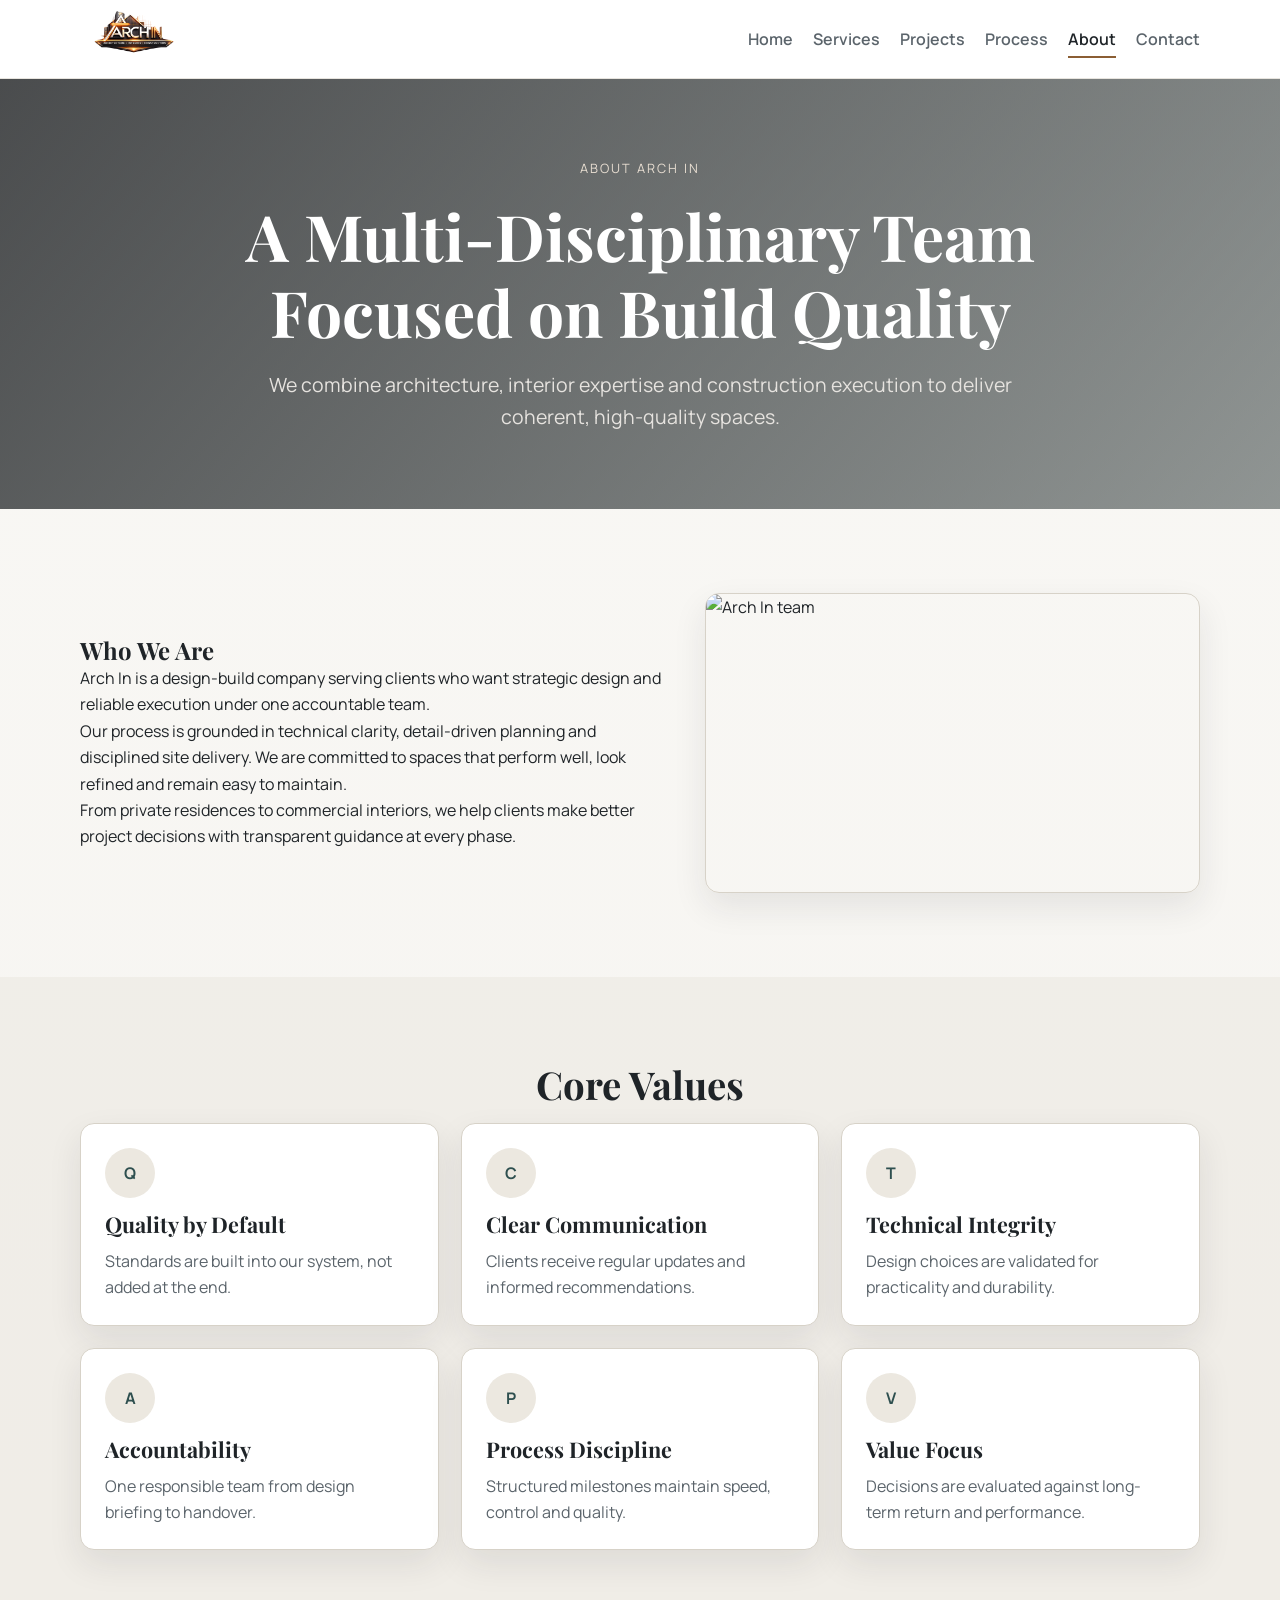
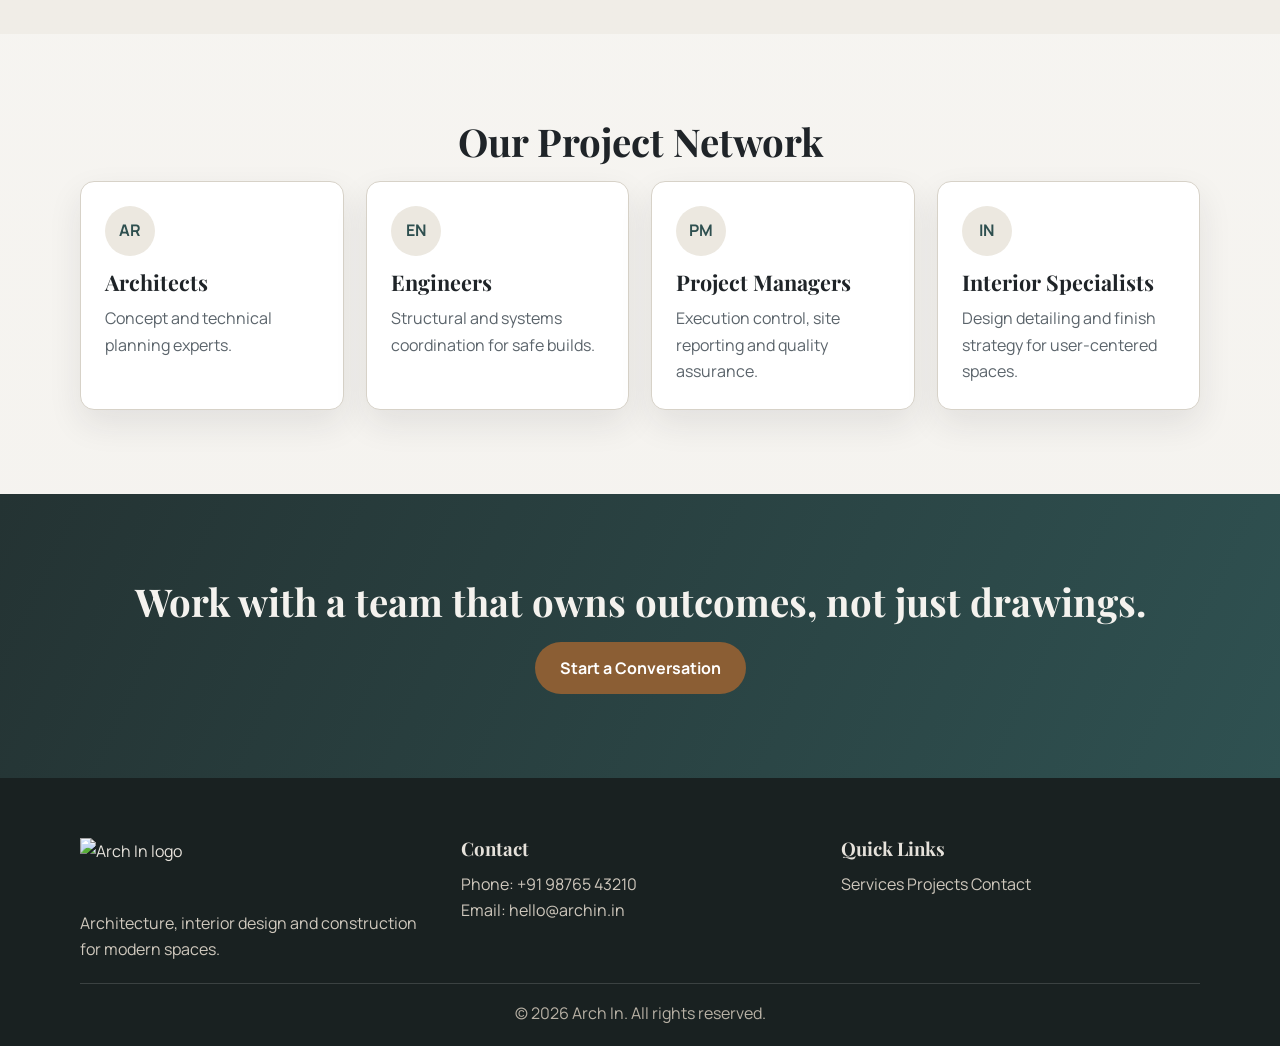
==== about.html @ e8196bdd "first commit" ====
<!DOCTYPE html>
<html lang="en">
<head>
  <meta charset="UTF-8">
  <meta name="viewport" content="width=device-width, initial-scale=1.0">
  <title>About | Arch In</title>
  <meta name="description" content="Learn about Arch In and our approach to architecture, interior and construction delivery.">
  <link rel="preconnect" href="https://fonts.googleapis.com">
  <link rel="preconnect" href="https://fonts.gstatic.com" crossorigin>
  <link href="https://fonts.googleapis.com/css2?family=Manrope:wght@400;500;600;700;800&family=Playfair+Display:wght@500;600;700&display=swap" rel="stylesheet">
  <link rel="stylesheet" href="assets/css/style.css">
</head>
<body>
  <header class="header">
    <nav class="nav container">
      <a href="index.html" class="nav__logo"><img src="assets/img/arch_in.png" alt="Arch In logo" class="logo"></a>
      <ul class="nav__menu">
        <li><a href="index.html" class="nav__link">Home</a></li>
        <li><a href="services.html" class="nav__link">Services</a></li>
        <li><a href="projects.html" class="nav__link">Projects</a></li>
        <li><a href="process.html" class="nav__link">Process</a></li>
        <li><a href="about.html" class="nav__link active">About</a></li>
        <li><a href="contact.html" class="nav__link">Contact</a></li>
      </ul>
    </nav>
  </header>

  <section class="hero hero--about hero--sub">
    <div class="container hero__content">
      <span class="hero__eyebrow">About Arch In</span>
      <h1 class="hero__title">A Multi-Disciplinary Team Focused on Build Quality</h1>
      <p class="hero__text">We combine architecture, interior expertise and construction execution to deliver coherent, high-quality spaces.</p>
    </div>
  </section>

  <section class="story section">
    <div class="container story__content">
      <div class="story__text">
        <h2>Who We Are</h2>
        <p>Arch In is a design-build company serving clients who want strategic design and reliable execution under one accountable team.</p>
        <p>Our process is grounded in technical clarity, detail-driven planning and disciplined site delivery. We are committed to spaces that perform well, look refined and remain easy to maintain.</p>
        <p>From private residences to commercial interiors, we help clients make better project decisions with transparent guidance at every phase.</p>
      </div>
      <div class="story__image"><img src="assets/img/team-collaboration.jpg" alt="Arch In team"></div>
    </div>
  </section>

  <section class="values section alternate-bg">
    <div class="container">
      <h2 class="section__title">Core Values</h2>
      <div class="values__grid">
        <article class="value__card"><div class="value__icon">Q</div><h3>Quality by Default</h3><p>Standards are built into our system, not added at the end.</p></article>
        <article class="value__card"><div class="value__icon">C</div><h3>Clear Communication</h3><p>Clients receive regular updates and informed recommendations.</p></article>
        <article class="value__card"><div class="value__icon">T</div><h3>Technical Integrity</h3><p>Design choices are validated for practicality and durability.</p></article>
        <article class="value__card"><div class="value__icon">A</div><h3>Accountability</h3><p>One responsible team from design briefing to handover.</p></article>
        <article class="value__card"><div class="value__icon">P</div><h3>Process Discipline</h3><p>Structured milestones maintain speed, control and quality.</p></article>
        <article class="value__card"><div class="value__icon">V</div><h3>Value Focus</h3><p>Decisions are evaluated against long-term return and performance.</p></article>
      </div>
    </div>
  </section>

  <section class="network section">
    <div class="container">
      <h2 class="section__title">Our Project Network</h2>
      <div class="network__grid">
        <article class="network__item"><div class="network__icon">AR</div><h3>Architects</h3><p>Concept and technical planning experts.</p></article>
        <article class="network__item"><div class="network__icon">EN</div><h3>Engineers</h3><p>Structural and systems coordination for safe builds.</p></article>
        <article class="network__item"><div class="network__icon">PM</div><h3>Project Managers</h3><p>Execution control, site reporting and quality assurance.</p></article>
        <article class="network__item"><div class="network__icon">IN</div><h3>Interior Specialists</h3><p>Design detailing and finish strategy for user-centered spaces.</p></article>
      </div>
    </div>
  </section>

  <section class="cta section">
    <div class="container">
      <h2>Work with a team that owns outcomes, not just drawings.</h2>
      <a href="contact.html" class="btn btn--primary">Start a Conversation</a>
    </div>
  </section>

  <footer class="footer">
    <div class="container">
      <div class="footer__content">
        <div class="footer__section">
          <img src="assets/img/arch_in.jpg" alt="Arch In logo" class="logo">
          <p>Architecture, interior design and construction for modern spaces.</p>
        </div>
        <div class="footer__section">
          <h3>Contact</h3>
          <p>Phone: +91 98765 43210</p>
          <p>Email: hello@archin.in</p>
        </div>
        <div class="footer__section">
          <h3>Quick Links</h3>
          <a href="services.html">Services</a>
          <a href="projects.html">Projects</a>
          <a href="contact.html">Contact</a>
        </div>
      </div>
      <div class="footer__bottom"><p>&copy; 2026 Arch In. All rights reserved.</p></div>
    </div>
  </footer>
</body>
</html>
---- assets/css/style.css ----
:root {
  --bg: #f4f2ee;
  --surface: #ffffff;
  --surface-alt: #ece8e0;
  --ink: #1f2428;
  --muted: #5b646b;
  --line: #d7d2c8;
  --brand: #8b5e34;
  --brand-dark: #6d4827;
  --accent: #2e4f4f;
  --radius: 14px;
  --shadow: 0 14px 34px rgba(31, 36, 40, 0.09);
}

* {
  margin: 0;
  padding: 0;
  box-sizing: border-box;
}

html {
  scroll-behavior: smooth;
}

body {
  font-family: "Manrope", "Segoe UI", Tahoma, sans-serif;
  line-height: 1.65;
  color: var(--ink);
  background: linear-gradient(180deg, #f9f8f5 0%, var(--bg) 100%);
}

h1,
h2,
h3,
h4 {
  font-family: "Playfair Display", Georgia, serif;
  line-height: 1.2;
}

img {
  display: block;
  max-width: 100%;
}

a {
  color: inherit;
}

.container {
  width: min(1120px, 92vw);
  margin: 0 auto;
}

.section {
  padding: 84px 0;
}

.section__title {
  text-align: center;
  font-size: clamp(1.8rem, 3vw, 2.7rem);
  margin-bottom: 16px;
}

.section__lead {
  max-width: 760px;
  margin: 0 auto 46px;
  text-align: center;
  color: var(--muted);
}

.header {
  position: sticky;
  top: 0;
  z-index: 999;
  background: rgba(255, 255, 255, 0.92);
  backdrop-filter: blur(9px);
  border-bottom: 1px solid rgba(215, 210, 200, 0.6);
}

.nav {
  min-height: 78px;
  display: flex;
  align-items: center;
  justify-content: space-between;
  gap: 24px;
}

.logo {
  height: 72px;
  width: auto;
}

.nav__menu {
  list-style: none;
  display: flex;
  flex-wrap: wrap;
  gap: 20px;
}

.nav__link {
  text-decoration: none;
  font-weight: 600;
  color: var(--muted);
  position: relative;
}

.nav__link::after {
  content: "";
  position: absolute;
  left: 0;
  bottom: -8px;
  width: 0;
  height: 2px;
  background: var(--brand);
  transition: width 0.25s ease;
}

.nav__link:hover,
.nav__link.active {
  color: var(--ink);
}

.nav__link:hover::after,
.nav__link.active::after {
  width: 100%;
}

.hero {
  min-height: clamp(520px, 72vh, 760px);
  display: grid;
  place-items: center;
  color: #fff;
  text-align: center;
  background-size: cover;
  background-position: center;
  position: relative;
}

.hero::before {
  content: "";
  position: absolute;
  inset: 0;
  background: linear-gradient(130deg, rgba(13, 16, 19, 0.74), rgba(30, 42, 42, 0.48));
}

.hero__content {
  position: relative;
  max-width: 880px;
  padding: 18px;
}

.hero__eyebrow {
  display: inline-block;
  letter-spacing: 0.16em;
  text-transform: uppercase;
  font-size: 0.8rem;
  margin-bottom: 18px;
  color: #e7ddd1;
}

.hero__title {
  font-size: clamp(2rem, 5vw, 4rem);
  margin-bottom: 18px;
}

.hero__text {
  max-width: 760px;
  margin: 0 auto;
  color: #e6e3df;
  font-size: clamp(1rem, 2vw, 1.22rem);
}

.hero__buttons {
  margin-top: 30px;
  display: flex;
  justify-content: center;
  gap: 12px;
  flex-wrap: wrap;
}

.hero--home {
  background-image: url("https://images.unsplash.com/photo-1600607687939-ce8a6c25118c?auto=format&fit=crop&w=1900&q=80");
}

.hero--sub {
  min-height: 430px;
}

.hero--services {
  background-image: url("https://images.unsplash.com/photo-1616594039964-3f6d2f9f8fe8?auto=format&fit=crop&w=1800&q=80");
}

.hero--projects {
  background-image: url("https://images.unsplash.com/photo-1489515217757-5fd1be406fef?auto=format&fit=crop&w=1800&q=80");
}

.hero--about {
  background-image: url("https://images.unsplash.com/photo-1505693416388-ac5ce068fe85?auto=format&fit=crop&w=1800&q=80");
}

.hero--contact {
  background-image: url("https://images.unsplash.com/photo-1486406146926-c627a92ad1ab?auto=format&fit=crop&w=1800&q=80");
}

.hero--process {
  background-image: url("https://images.unsplash.com/photo-1523413651479-597eb2da0ad6?auto=format&fit=crop&w=1800&q=80");
}

.btn {
  text-decoration: none;
  display: inline-flex;
  align-items: center;
  justify-content: center;
  padding: 12px 24px;
  border-radius: 999px;
  border: 1px solid transparent;
  font-weight: 700;
  transition: 0.2s ease;
}

.btn--primary {
  background: var(--brand);
  color: #fff;
}

.btn--primary:hover {
  transform: translateY(-1px);
  background: var(--brand-dark);
}

.btn--secondary {
  border-color: rgba(255, 255, 255, 0.85);
  color: #fff;
}

.btn--secondary:hover {
  background: #fff;
  color: var(--ink);
}

.btn--full {
  width: 100%;
}

.stats {
  background: var(--surface);
  border-top: 1px solid var(--line);
  border-bottom: 1px solid var(--line);
}

.stats__grid {
  display: grid;
  grid-template-columns: repeat(4, 1fr);
  gap: 16px;
}

.stat {
  text-align: center;
  padding: 28px 14px;
}

.stat__number {
  font-size: clamp(1.7rem, 3vw, 2.4rem);
  font-weight: 800;
  color: var(--accent);
}

.stat__label {
  color: var(--muted);
  font-weight: 600;
}

.services,
.projects,
.values,
.process,
.contact-main,
.story,
.detail,
.grid-section {
  background: transparent;
}

.services__grid,
.projects__grid,
.values__grid,
.why-us__grid,
.network__grid,
.contact__grid,
.process__steps,
.cards-3 {
  display: grid;
  gap: 22px;
}

.services__grid {
  grid-template-columns: repeat(3, minmax(0, 1fr));
}

.projects__grid,
.values__grid,
.cards-3 {
  grid-template-columns: repeat(3, minmax(0, 1fr));
}

.why-us__grid,
.network__grid {
  grid-template-columns: repeat(4, minmax(0, 1fr));
}

.card {
  background: var(--surface);
  border-radius: var(--radius);
  border: 1px solid var(--line);
  box-shadow: var(--shadow);
  padding: 24px;
}

.service__icon,
.value__icon,
.network__icon,
.contact__icon {
  width: 50px;
  height: 50px;
  border-radius: 50%;
  display: grid;
  place-items: center;
  font-weight: 700;
  background: var(--surface-alt);
  color: var(--accent);
  margin-bottom: 14px;
}

.service__card h3,
.project__content h3,
.value__card h3,
.contact__item h3,
.network__item h3,
.step__title,
.feature__title {
  margin-bottom: 10px;
  font-size: 1.35rem;
}

.service__card p,
.project__content p,
.value__card p,
.why-us__item p,
.network__item p,
.contact__item p,
.text-muted {
  color: var(--muted);
}

.services .btn {
  margin-top: 26px;
}

.projects {
  background: linear-gradient(180deg, transparent, rgba(236, 232, 224, 0.45));
}

.project__card {
  overflow: hidden;
  padding: 0;
}

.project__img {
  width: 100%;
  height: 240px;
  object-fit: cover;
}

.project__content {
  padding: 20px;
}

.project__type {
  display: inline-flex;
  margin-top: 10px;
  font-size: 0.84rem;
  border: 1px solid var(--line);
  border-radius: 999px;
  padding: 6px 12px;
  color: var(--muted);
}

.why-us__item,
.network__item,
.value__card,
.service__card,
.feature__item {
  background: var(--surface);
  border: 1px solid var(--line);
  border-radius: var(--radius);
  box-shadow: var(--shadow);
  padding: 24px;
}

.process__steps {
  grid-template-columns: repeat(5, minmax(0, 1fr));
}

.process__step {
  text-align: center;
  background: var(--surface);
  border-radius: var(--radius);
  border: 1px solid var(--line);
  padding: 20px;
  box-shadow: var(--shadow);
}

.process__number {
  width: 44px;
  height: 44px;
  border-radius: 50%;
  display: grid;
  place-items: center;
  background: var(--accent);
  color: #fff;
  margin: 0 auto 12px;
  font-weight: 700;
}

.story__content,
.areas__content,
.detail__content {
  display: grid;
  grid-template-columns: 1.2fr 1fr;
  gap: 30px;
  align-items: center;
}

.story__image img,
.detail__media img,
.service-detail__image img {
  border-radius: var(--radius);
  box-shadow: var(--shadow);
  border: 1px solid var(--line);
  min-height: 300px;
  object-fit: cover;
}

.service-detail {
  padding: 56px 0;
}

.service-detail__content {
  display: grid;
  grid-template-columns: 1.1fr 1fr;
  gap: 30px;
  align-items: center;
}

.service-detail__text ul,
.project-detail__text ul,
.clean-list {
  list-style: none;
  display: grid;
  gap: 9px;
  margin: 18px 0 22px;
}

.service-detail__text li,
.project-detail__text li,
.clean-list li {
  position: relative;
  padding-left: 22px;
}

.service-detail__text li::before,
.project-detail__text li::before,
.clean-list li::before {
  content: ">";
  position: absolute;
  left: 0;
  color: var(--brand);
  font-weight: 700;
}

.alternate-bg {
  background: rgba(236, 232, 224, 0.55);
}

.filters {
  padding: 26px 0;
}

.filters__list {
  display: flex;
  justify-content: center;
  flex-wrap: wrap;
  gap: 12px;
}

.filter__btn {
  text-decoration: none;
  padding: 10px 18px;
  border: 1px solid var(--line);
  border-radius: 999px;
  color: var(--muted);
  font-weight: 700;
  background: var(--surface);
}

.filter__btn.active,
.filter__btn:hover {
  background: var(--accent);
  color: #fff;
  border-color: var(--accent);
}

.project-detail {
  background: rgba(236, 232, 224, 0.42);
}

.project-detail__meta {
  margin-top: 14px;
  display: flex;
  flex-wrap: wrap;
  gap: 10px;
}

.project-detail__meta span {
  display: inline-flex;
  border: 1px solid var(--line);
  border-radius: 999px;
  background: var(--surface);
  padding: 7px 13px;
  color: var(--muted);
}

.project-detail__gallery {
  margin: 28px 0;
  display: grid;
  grid-template-columns: repeat(3, minmax(0, 1fr));
  gap: 16px;
}

.project-detail__gallery img {
  width: 100%;
  height: 240px;
  object-fit: cover;
  border-radius: var(--radius);
  border: 1px solid var(--line);
  box-shadow: var(--shadow);
}

.project-detail__content {
  display: grid;
  grid-template-columns: 1.5fr 1fr;
  gap: 24px;
}

.project__stats {
  display: flex;
  gap: 16px;
}

.project-detail__sidebar {
  background: var(--surface);
  border: 1px solid var(--line);
  border-radius: var(--radius);
  box-shadow: var(--shadow);
  padding: 20px;
  height: fit-content;
}

.contact__grid {
  grid-template-columns: 1.05fr 0.95fr;
  align-items: start;
}

.contact__form-section,
.contact__info,
.contact__item {
  background: var(--surface);
  border: 1px solid var(--line);
  border-radius: var(--radius);
  box-shadow: var(--shadow);
}

.contact__form-section,
.contact__info {
  padding: 24px;
}

.contact__form {
  display: grid;
  gap: 12px;
}

.form__row {
  display: grid;
  grid-template-columns: repeat(2, minmax(0, 1fr));
  gap: 12px;
}

.form__group input,
.form__group select,
.form__group textarea {
  width: 100%;
  border: 1px solid var(--line);
  border-radius: 10px;
  padding: 11px 12px;
  font: inherit;
}

.form__group input:focus,
.form__group select:focus,
.form__group textarea:focus {
  outline: 2px solid rgba(46, 79, 79, 0.2);
  border-color: var(--accent);
}

.contact__info {
  display: grid;
  gap: 14px;
}

.contact__item {
  padding: 18px;
  display: grid;
  grid-template-columns: auto 1fr;
  gap: 12px;
}

.contact__link {
  text-decoration: none;
  color: var(--accent);
  font-weight: 700;
}

.social__links {
  display: grid;
  gap: 8px;
}

.social__link {
  text-decoration: none;
  color: var(--muted);
  font-weight: 600;
}

.map-container {
  margin-top: 16px;
  border-radius: var(--radius);
  border: 1px solid var(--line);
  box-shadow: var(--shadow);
  overflow: hidden;
  height: 360px;
}

.cta {
  text-align: center;
  background: linear-gradient(115deg, #243333, #2f5151);
  color: #f4f2ee;
}

.cta h2 {
  font-size: clamp(1.6rem, 3.5vw, 2.4rem);
  margin-bottom: 18px;
}

.footer {
  background: #192121;
  color: #e6e2db;
  padding: 60px 0 20px;
}

.footer__content {
  display: grid;
  grid-template-columns: repeat(3, minmax(0, 1fr));
  gap: 22px;
  margin-bottom: 20px;
}

.footer__section h3 {
  margin-bottom: 10px;
}

.footer__section p,
.footer__section a {
  color: #cfc8bd;
}

.footer__section a {
  text-decoration: none;
  display: inline-block;
  margin-bottom: 7px;
}

.footer__section a:hover {
  color: #fff;
}

.footer__bottom {
  border-top: 1px solid rgba(255, 255, 255, 0.15);
  padding-top: 16px;
  text-align: center;
  color: #b8b1a5;
}

@media (max-width: 1024px) {
  .services__grid,
  .projects__grid,
  .values__grid,
  .cards-3,
  .why-us__grid,
  .network__grid {
    grid-template-columns: repeat(2, minmax(0, 1fr));
  }

  .process__steps {
    grid-template-columns: repeat(3, minmax(0, 1fr));
  }

  .footer__content {
    grid-template-columns: repeat(2, minmax(0, 1fr));
  }
}

@media (max-width: 768px) {
  .nav {
    flex-direction: column;
    padding: 14px 0;
  }

  .nav__menu {
    justify-content: center;
    gap: 10px 14px;
  }

  .section {
    padding: 66px 0;
  }

  .hero {
    min-height: 510px;
  }

  .hero--sub {
    min-height: 390px;
  }

  .services__grid,
  .projects__grid,
  .values__grid,
  .cards-3,
  .why-us__grid,
  .network__grid,
  .process__steps,
  .stats__grid,
  .project-detail__gallery,
  .contact__grid,
  .form__row,
  .footer__content,
  .story__content,
  .areas__content,
  .detail__content,
  .service-detail__content,
  .project-detail__content {
    grid-template-columns: 1fr;
  }

  .project__stats {
    justify-content: space-between;
  }
}
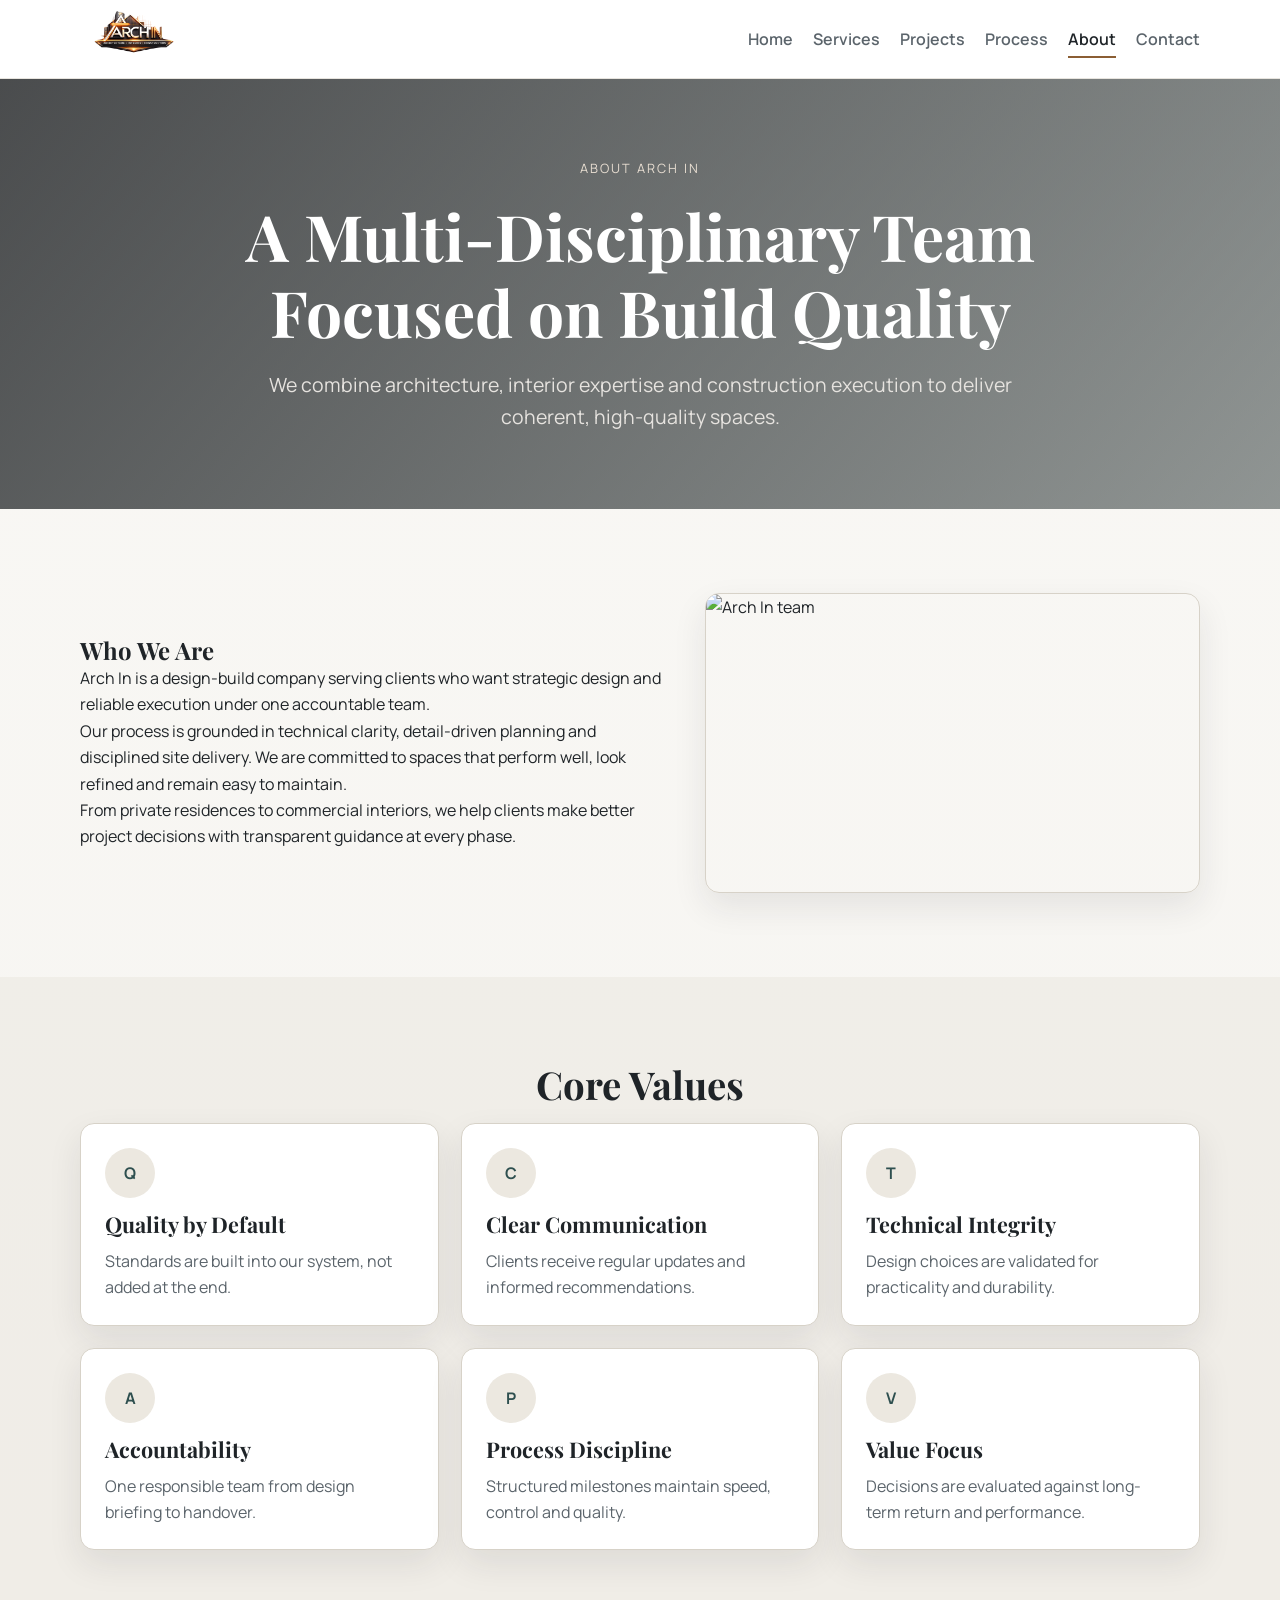
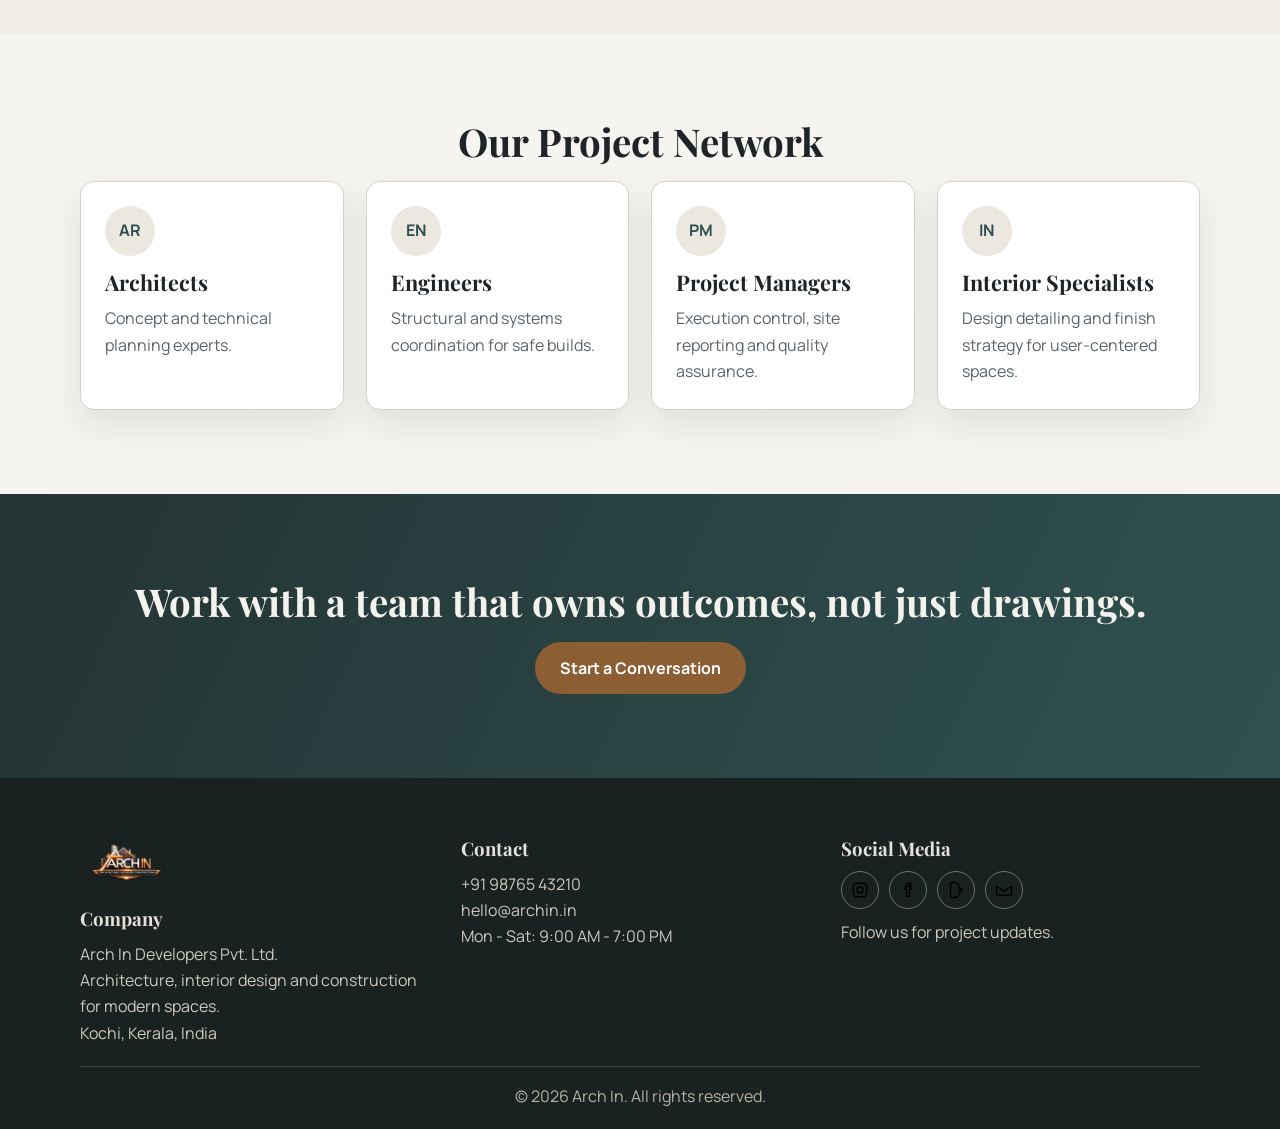
==== commit 123c1223: "index , contact" ====
--- a/about.html
+++ b/about.html
@@ -13,8 +13,11 @@
 <body>
   <header class="header">
     <nav class="nav container">
+      <button class="menu-toggle" type="button" aria-label="Toggle menu" aria-expanded="false" aria-controls="site-menu">
+        <span></span><span></span><span></span>
+      </button>
       <a href="index.html" class="nav__logo"><img src="assets/img/arch_in.png" alt="Arch In logo" class="logo"></a>
-      <ul class="nav__menu">
+      <ul class="nav__menu" id="site-menu">
         <li><a href="index.html" class="nav__link">Home</a></li>
         <li><a href="services.html" class="nav__link">Services</a></li>
         <li><a href="projects.html" class="nav__link">Projects</a></li>
@@ -24,6 +27,8 @@
       </ul>
     </nav>
   </header>
+
+  <div class="menu-backdrop" aria-hidden="true"></div>
 
   <section class="hero hero--about hero--sub">
     <div class="container hero__content">
@@ -78,27 +83,41 @@
     </div>
   </section>
 
-  <footer class="footer">
+    <footer class="footer">
     <div class="container">
       <div class="footer__content">
         <div class="footer__section">
-          <img src="assets/img/arch_in.jpg" alt="Arch In logo" class="logo">
+          <img src="assets/img/arch_in.png" alt="Arch In logo" class="logo footer__logo">
+          <h3>Company</h3>
+          <p>Arch In Developers Pvt. Ltd.</p>
           <p>Architecture, interior design and construction for modern spaces.</p>
+          <p>Kochi, Kerala, India</p>
         </div>
         <div class="footer__section">
           <h3>Contact</h3>
-          <p>Phone: +91 98765 43210</p>
-          <p>Email: hello@archin.in</p>
+          <p><a href="tel:+919876543210">+91 98765 43210</a></p>
+          <p><a href="mailto:hello@archin.in">hello@archin.in</a></p>
+          <p>Mon - Sat: 9:00 AM - 7:00 PM</p>
         </div>
         <div class="footer__section">
-          <h3>Quick Links</h3>
-          <a href="services.html">Services</a>
-          <a href="projects.html">Projects</a>
-          <a href="contact.html">Contact</a>
+          <h3>Social Media</h3>
+          <div class="footer__social">
+            <a href="#" class="footer__social-link" aria-label="Instagram"><img src="assets/img/social-instagram.svg" alt="" class="footer__social-icon" aria-hidden="true"></a>
+            <a href="#" class="footer__social-link" aria-label="Facebook"><img src="assets/img/social-facebook.svg" alt="" class="footer__social-icon" aria-hidden="true"></a>
+            <a href="#" class="footer__social-link" aria-label="LinkedIn"><img src="assets/img/social-linkedin.svg" alt="" class="footer__social-icon" aria-hidden="true"></a>
+            <a href="#" class="footer__social-link" aria-label="YouTube"><img src="assets/img/social-youtube.svg" alt="" class="footer__social-icon" aria-hidden="true"></a>
+          </div>
+          <p class="footer__social-note">Follow us for project updates.</p>
         </div>
       </div>
       <div class="footer__bottom"><p>&copy; 2026 Arch In. All rights reserved.</p></div>
     </div>
   </footer>
+  <script src="assets/js/main.js"></script>
 </body>
 </html>
+
+
+
+
+
--- a/assets/css/style.css
+++ b/assets/css/style.css
@@ -352,7 +352,7 @@
   color: var(--muted);
 }
 
-.services .btn {
+  .services .btn {
   margin-top: 26px;
 }
 
@@ -625,6 +625,11 @@
   gap: 12px;
 }
 
+.contact__icon-img {
+  width: 22px;
+  height: 22px;
+  display: block;
+}
 .contact__link {
   text-decoration: none;
   color: var(--accent);
@@ -651,6 +656,13 @@
   height: 360px;
 }
 
+.map-container iframe {
+  width: 100%;
+  height: 100%;
+  border: 0;
+  display: block;
+}
+
 .cta {
   text-align: center;
   background: linear-gradient(115deg, #243333, #2f5151);
@@ -675,6 +687,11 @@
   margin-bottom: 20px;
 }
 
+.footer__logo {
+  height: 62px;
+  margin-bottom: 8px;
+}
+
 .footer__section h3 {
   margin-bottom: 10px;
 }
@@ -686,12 +703,46 @@
 
 .footer__section a {
   text-decoration: none;
-  display: inline-block;
-  margin-bottom: 7px;
 }
 
 .footer__section a:hover {
   color: #fff;
+}
+
+.footer__social {
+  display: flex;
+  gap: 10px;
+  margin-bottom: 10px;
+}
+
+.footer__social-link {
+  width: 38px;
+  height: 38px;
+  border-radius: 50%;
+  border: 1px solid rgba(255, 255, 255, 0.35);
+  display: grid;
+  place-items: center;
+  font-size: 0.75rem;
+  font-weight: 700;
+  letter-spacing: 0.04em;
+  color: #e6e2db;
+  transition: 0.2s ease;
+}
+
+.footer__social-icon {
+  width: 18px;
+  height: 18px;
+  display: block;
+}
+
+.footer__social-link:hover {
+  background: var(--brand);
+  border-color: var(--brand);
+  color: #fff;
+}
+
+.footer__social-note {
+  color: #b8b1a5;
 }
 
 .footer__bottom {
@@ -699,6 +750,11 @@
   padding-top: 16px;
   text-align: center;
   color: #b8b1a5;
+}
+
+.menu-toggle,
+.menu-backdrop {
+  display: none;
 }
 
 @media (max-width: 1024px) {
@@ -722,13 +778,106 @@
 
 @media (max-width: 768px) {
   .nav {
+    justify-content: space-between;
+    min-height: 78px;
+    padding: 8px 0;
+  }
+
+  .nav__logo {
+    order: 1;
+  }
+
+  .nav__menu {
+    position: fixed;
+    top: 0;
+    left: 0;
+    width: min(280px, 82vw);
+    height: 100vh;
+    display: flex;
     flex-direction: column;
-    padding: 14px 0;
-  }
-
-  .nav__menu {
+    gap: 12px;
+    padding: 88px 20px 24px;
+    background: #192121;
+    border-right: 1px solid rgba(255, 255, 255, 0.12);
+    overflow-y: auto;
+    transform: translateX(-105%);
+    transition: transform 0.25s ease;
+    z-index: 1002;
+  }
+
+  .menu-toggle {
+    position: static;
+    transform: none;
+    order: 2;
+    margin-left: auto;
+    width: 44px;
+    height: 44px;
+    border: 1px solid rgba(25, 33, 33, 0.2);
+    border-radius: 14px;
+    background: #ffffff;
+    display: inline-flex;
+    flex-direction: column;
+    align-items: center;
     justify-content: center;
-    gap: 10px 14px;
+    gap: 6px;
+    z-index: 1003;
+    box-shadow: 0 10px 22px rgba(0, 0, 0, 0.12);
+    cursor: pointer;
+  }
+
+  .menu-toggle span {
+    width: 18px;
+    height: 2px;
+    background: #192121;
+    transition: transform 0.2s ease, opacity 0.2s ease;
+  }
+
+  .menu-backdrop {
+    display: block;
+    position: fixed;
+    inset: 0;
+    background: rgba(16, 20, 20, 0.42);
+    opacity: 0;
+    pointer-events: none;
+    transition: opacity 0.2s ease;
+    z-index: 998;
+  }
+
+  body.menu-open .nav__menu {
+    transform: translateX(0);
+  }
+
+  body.menu-open .menu-backdrop {
+    display: block;
+    opacity: 1;
+    pointer-events: auto;
+  }
+
+  body.menu-open .menu-toggle span:nth-child(1) {
+    transform: translateY(8px) rotate(45deg);
+  }
+
+  body.menu-open .menu-toggle span:nth-child(2) {
+    opacity: 0;
+  }
+
+  body.menu-open .menu-toggle span:nth-child(3) {
+    transform: translateY(-8px) rotate(-45deg);
+  }
+
+  .nav__link {
+    color: #d9d3c8;
+    font-size: 1rem;
+    padding: 6px 0;
+  }
+
+  .nav__link.active,
+  .nav__link:hover {
+    color: #ffffff;
+  }
+
+  .nav__link::after {
+    background: #d9d3c8;
   }
 
   .section {
@@ -743,7 +892,7 @@
     min-height: 390px;
   }
 
-  .services__grid,
+ .services__grid,
   .projects__grid,
   .values__grid,
   .cards-3,
@@ -767,3 +916,39 @@
     justify-content: space-between;
   }
 }
+
+
+.why-us__item
+
+
+@media (max-width: 768px) {
+  body:not(.menu-ready) .nav {
+    flex-direction: column;
+    gap: 10px;
+    padding: 12px 0;
+  }
+
+  body:not(.menu-ready) .nav__menu {
+    position: static;
+    width: auto;
+    height: auto;
+    flex-direction: row;
+    justify-content: center;
+    flex-wrap: wrap;
+    padding: 0;
+    background: transparent;
+    border-right: 0;
+    overflow: visible;
+    transform: none;
+    transition: none;
+    z-index: auto;
+  }
+
+  body:not(.menu-ready) .menu-toggle,
+  body:not(.menu-ready) .menu-backdrop {
+    display: none;
+  }
+}
+
+
+
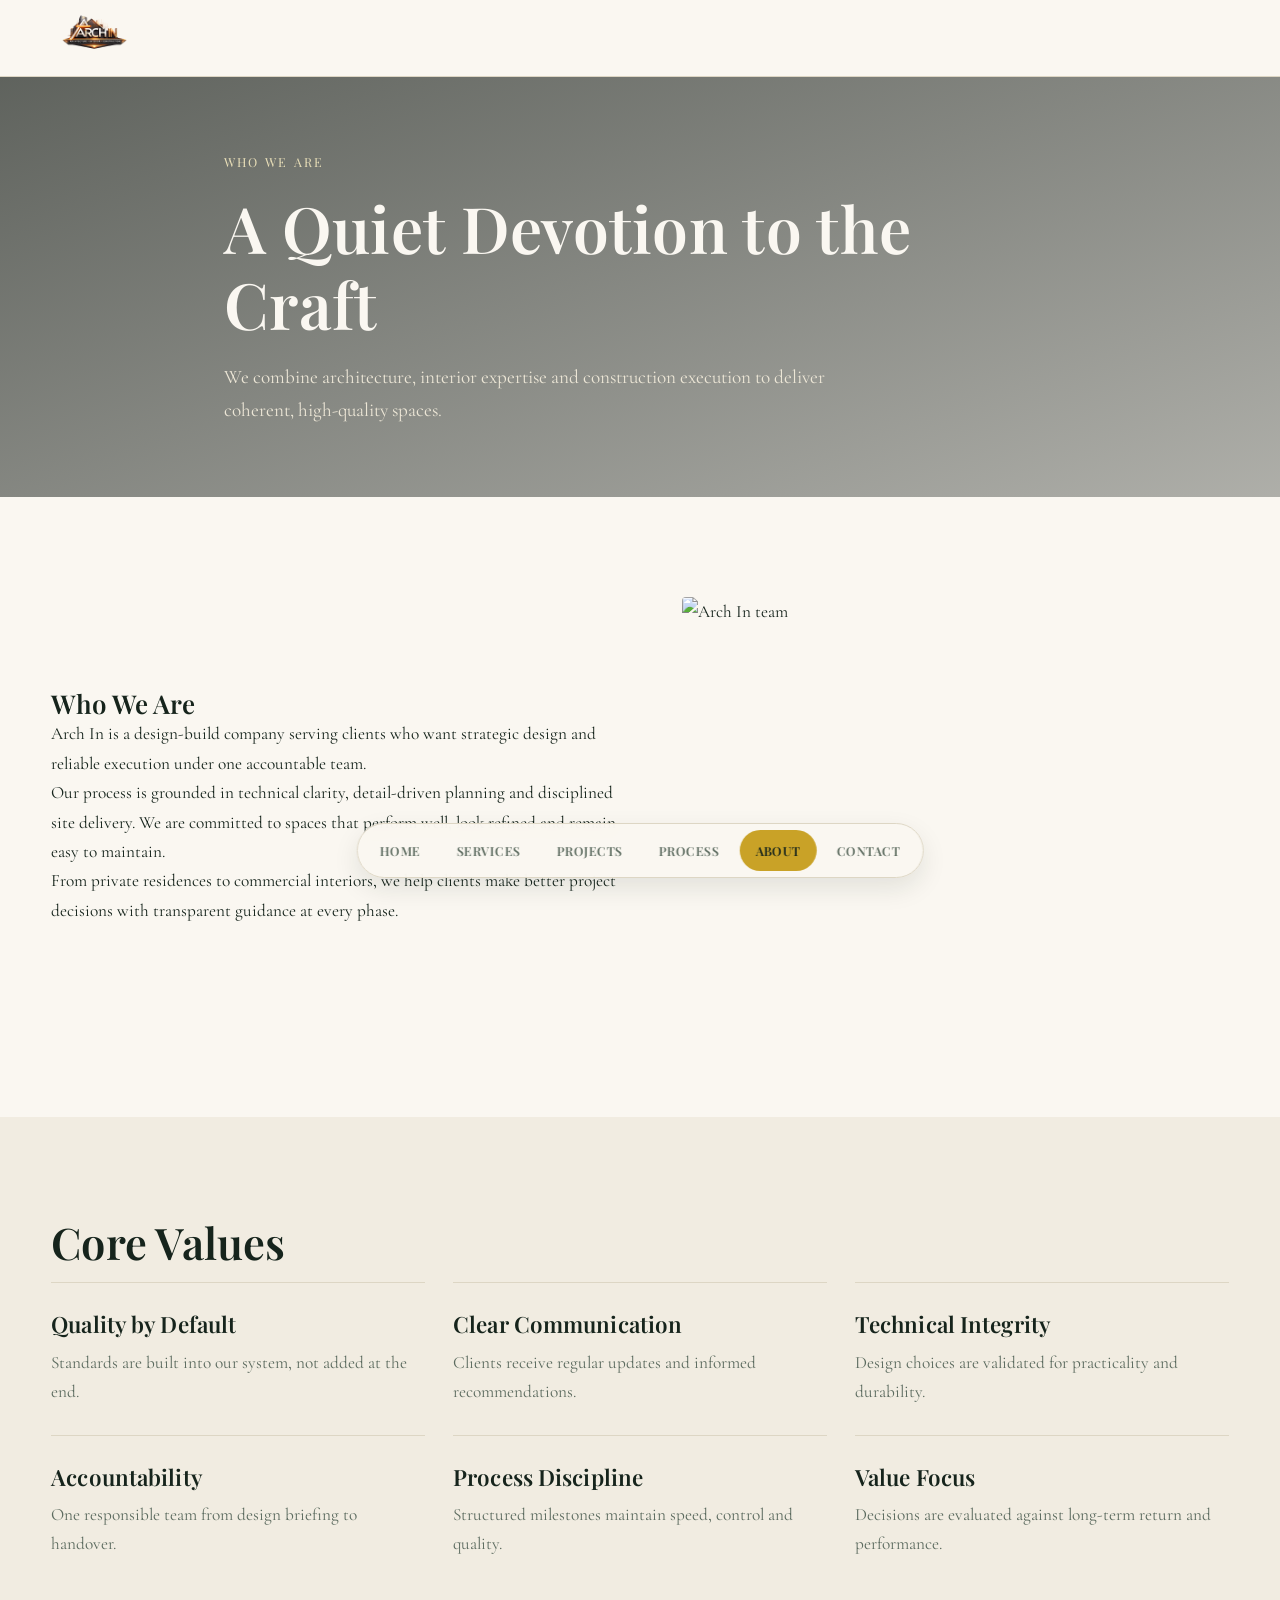
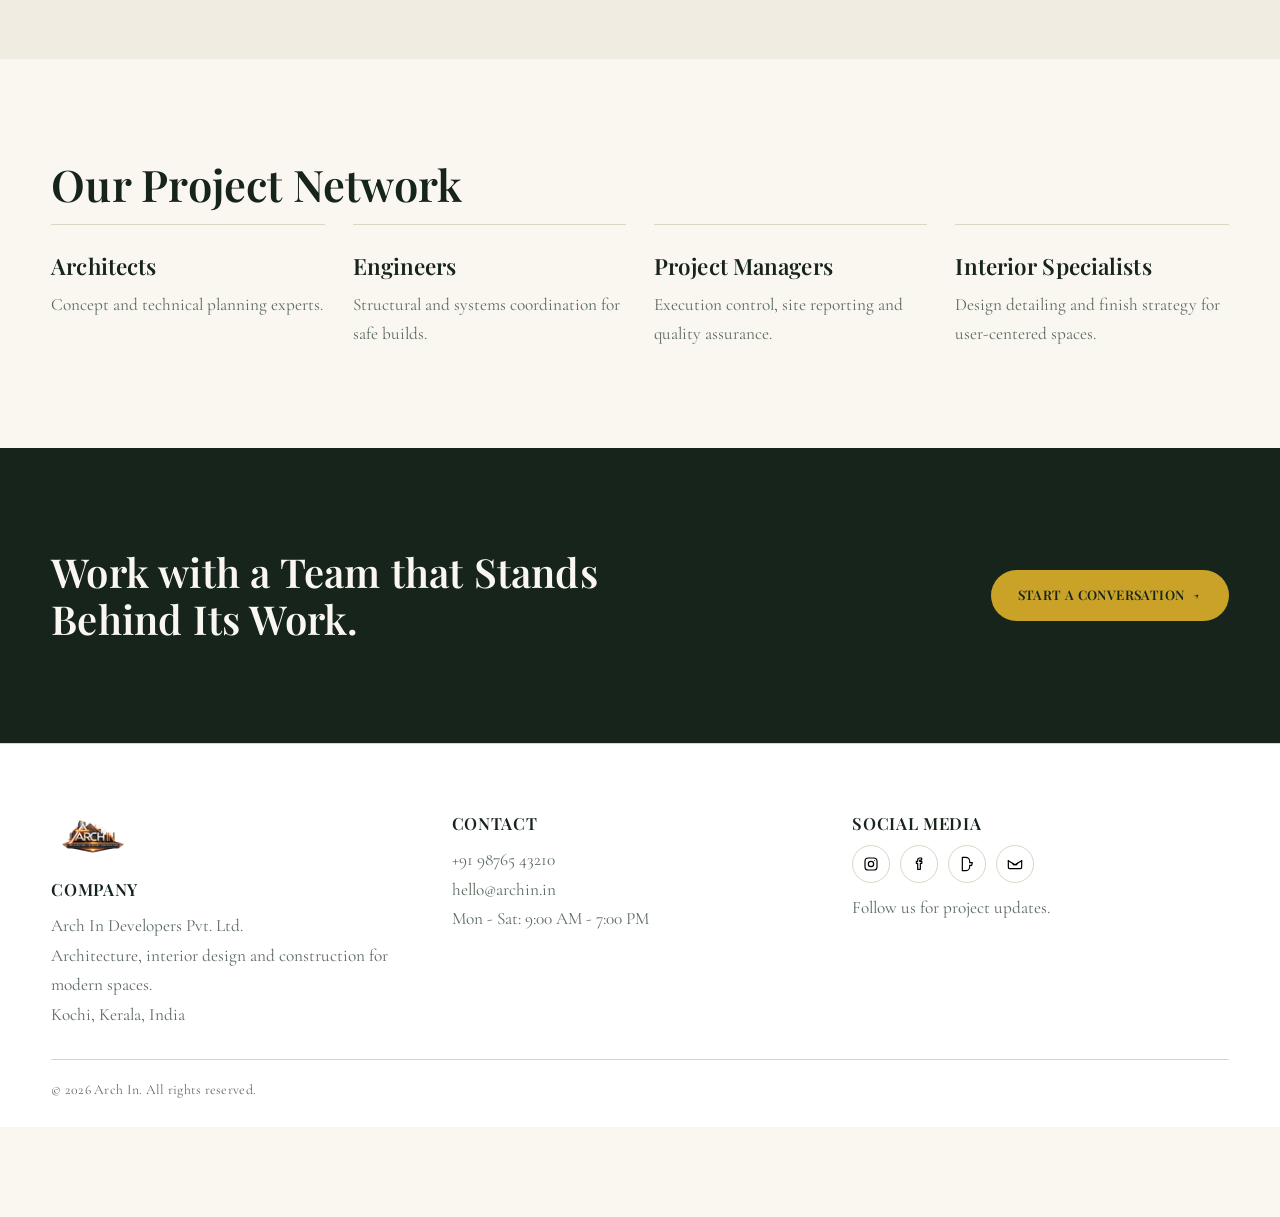
==== commit af909a35: "intraction vhange" ====
--- a/about.html
+++ b/about.html
@@ -7,7 +7,7 @@
   <meta name="description" content="Learn about Arch In and our approach to architecture, interior and construction delivery.">
   <link rel="preconnect" href="https://fonts.googleapis.com">
   <link rel="preconnect" href="https://fonts.gstatic.com" crossorigin>
-  <link href="https://fonts.googleapis.com/css2?family=Manrope:wght@400;500;600;700;800&family=Playfair+Display:wght@500;600;700&display=swap" rel="stylesheet">
+  <link href="https://fonts.googleapis.com/css2?family=Cormorant+Garamond:wght@400;500;600;700&family=Playfair+Display:wght@500;600;700;800&display=swap" rel="stylesheet">
   <link rel="stylesheet" href="assets/css/style.css">
 </head>
 <body>
@@ -32,8 +32,8 @@
 
   <section class="hero hero--about hero--sub">
     <div class="container hero__content">
-      <span class="hero__eyebrow">About Arch In</span>
-      <h1 class="hero__title">A Multi-Disciplinary Team Focused on Build Quality</h1>
+      <span class="hero__eyebrow">Who We Are</span>
+      <h1 class="hero__title">A Quiet Devotion to the Craft</h1>
       <p class="hero__text">We combine architecture, interior expertise and construction execution to deliver coherent, high-quality spaces.</p>
     </div>
   </section>
@@ -78,7 +78,7 @@
 
   <section class="cta section">
     <div class="container">
-      <h2>Work with a team that owns outcomes, not just drawings.</h2>
+      <h2>Work with a Team that Stands Behind Its Work.</h2>
       <a href="contact.html" class="btn btn--primary">Start a Conversation</a>
     </div>
   </section>
@@ -115,9 +115,4 @@
   </footer>
   <script src="assets/js/main.js"></script>
 </body>
-</html>
-
-
-
-
-
+</html>
--- a/assets/css/style.css
+++ b/assets/css/style.css
@@ -1,15 +1,16 @@
 :root {
-  --bg: #f4f2ee;
+  --bg: #faf7f1;
   --surface: #ffffff;
-  --surface-alt: #ece8e0;
-  --ink: #1f2428;
-  --muted: #5b646b;
-  --line: #d7d2c8;
-  --brand: #8b5e34;
-  --brand-dark: #6d4827;
-  --accent: #2e4f4f;
-  --radius: 14px;
-  --shadow: 0 14px 34px rgba(31, 36, 40, 0.09);
+  --surface-alt: #f1ece1;
+  --ink: #16241c;
+  --muted: #5c6b5f;
+  --line: #ddd6c4;
+  --brand: #8a3a2a;
+  --brand-dark: #6c2c1f;
+  --accent: #c9a227;
+  --accent-soft: #e9dfb8;
+  --radius: 4px;
+  --shadow: 0 10px 26px rgba(22, 36, 28, 0.1);
 }
 
 * {
@@ -18,23 +19,51 @@
   box-sizing: border-box;
 }
 
+*:focus-visible {
+  outline: 2px solid var(--brand);
+  outline-offset: 3px;
+}
+
+@media (prefers-reduced-motion: reduce) {
+  *, *::before, *::after {
+    animation-duration: 0.001ms !important;
+    animation-iteration-count: 1 !important;
+    transition-duration: 0.001ms !important;
+    scroll-behavior: auto !important;
+  }
+}
+
 html {
   scroll-behavior: smooth;
+  cursor: none;
+}
+
+@media (max-width: 900px), (pointer: coarse) {
+  html {
+    cursor: auto;
+  }
 }
 
 body {
-  font-family: "Manrope", "Segoe UI", Tahoma, sans-serif;
-  line-height: 1.65;
+  font-family: "Cormorant Garamond", "Georgia", serif;
+  font-size: 1.08rem;
+  line-height: 1.7;
   color: var(--ink);
-  background: linear-gradient(180deg, #f9f8f5 0%, var(--bg) 100%);
-}
-
-h1,
-h2,
-h3,
-h4 {
+  background: var(--bg);
+  padding-bottom: 90px;
+}
+
+h1, h2, h3, h4 {
   font-family: "Playfair Display", Georgia, serif;
-  line-height: 1.2;
+  font-weight: 600;
+  line-height: 1.18;
+  letter-spacing: 0.005em;
+}
+
+em, i {
+  font-family: "Playfair Display", Georgia, serif;
+  font-style: italic;
+  color: var(--brand);
 }
 
 img {
@@ -47,38 +76,83 @@
 }
 
 .container {
-  width: min(1120px, 92vw);
+  width: min(1180px, 92vw);
   margin: 0 auto;
 }
 
 .section {
-  padding: 84px 0;
+  padding: 100px 0;
 }
 
 .section__title {
-  text-align: center;
-  font-size: clamp(1.8rem, 3vw, 2.7rem);
-  margin-bottom: 16px;
+  text-align: left;
+  font-size: clamp(1.9rem, 3.4vw, 2.8rem);
+  margin-bottom: 14px;
+  max-width: 760px;
 }
 
 .section__lead {
-  max-width: 760px;
-  margin: 0 auto 46px;
-  text-align: center;
+  max-width: 640px;
+  margin: 0 0 56px;
+  text-align: left;
   color: var(--muted);
-}
-
+  font-size: 1.1rem;
+}
+
+/* ===== Custom morphing cursor ===== */
+.gc-cursor {
+  position: fixed;
+  top: 0;
+  left: 0;
+  width: 14px;
+  height: 14px;
+  border-radius: 50%;
+  background: var(--accent);
+  mix-blend-mode: multiply;
+  pointer-events: none;
+  z-index: 4000;
+  transform: translate(-50%, -50%);
+  transition: width 0.28s ease, height 0.28s ease, background 0.28s ease, opacity 0.2s ease;
+  display: flex;
+  align-items: center;
+  justify-content: center;
+  font-family: "Playfair Display", serif;
+  font-size: 0.72rem;
+  letter-spacing: 0.04em;
+  color: #16241c;
+  text-transform: uppercase;
+  white-space: nowrap;
+  opacity: 0;
+}
+
+.gc-cursor.is-active {
+  opacity: 1;
+}
+
+.gc-cursor.is-grow {
+  width: 76px;
+  height: 76px;
+  background: var(--accent-soft);
+}
+
+@media (max-width: 900px), (pointer: coarse) {
+  .gc-cursor {
+    display: none;
+  }
+}
+
+/* ===== Header ===== */
 .header {
   position: sticky;
   top: 0;
   z-index: 999;
-  background: rgba(255, 255, 255, 0.92);
-  backdrop-filter: blur(9px);
-  border-bottom: 1px solid rgba(215, 210, 200, 0.6);
+  background: rgba(250, 247, 241, 0.92);
+  backdrop-filter: blur(8px);
+  border-bottom: 1px solid var(--line);
 }
 
 .nav {
-  min-height: 78px;
+  min-height: 76px;
   display: flex;
   align-items: center;
   justify-content: space-between;
@@ -86,33 +160,25 @@
 }
 
 .logo {
-  height: 72px;
+  height: 58px;
   width: auto;
 }
 
+/* Original nav stays in DOM for accessibility/SEO but is visually hidden;
+   the floating pill bar (injected by main.js) becomes the visible nav. */
 .nav__menu {
-  list-style: none;
-  display: flex;
-  flex-wrap: wrap;
-  gap: 20px;
+  display: none;
 }
 
 .nav__link {
   text-decoration: none;
+  font-family: "Playfair Display", serif;
   font-weight: 600;
+  font-size: 0.92rem;
+  letter-spacing: 0.03em;
+  text-transform: uppercase;
   color: var(--muted);
   position: relative;
-}
-
-.nav__link::after {
-  content: "";
-  position: absolute;
-  left: 0;
-  bottom: -8px;
-  width: 0;
-  height: 2px;
-  background: var(--brand);
-  transition: width 0.25s ease;
 }
 
 .nav__link:hover,
@@ -120,17 +186,66 @@
   color: var(--ink);
 }
 
-.nav__link:hover::after,
-.nav__link.active::after {
-  width: 100%;
-}
-
+/* Floating bottom pill nav (built by main.js, mirrors header nav links) */
+.floating-nav {
+  position: fixed;
+  left: 50%;
+  bottom: 22px;
+  transform: translateX(-50%);
+  z-index: 1000;
+  display: flex;
+  align-items: center;
+  gap: 4px;
+  background: rgba(250, 247, 241, 0.95);
+  backdrop-filter: blur(10px);
+  border: 1px solid var(--line);
+  border-radius: 999px;
+  padding: 6px;
+  box-shadow: var(--shadow);
+}
+
+.floating-nav__link {
+  text-decoration: none;
+  font-family: "Playfair Display", serif;
+  font-weight: 600;
+  font-size: 0.78rem;
+  letter-spacing: 0.04em;
+  text-transform: uppercase;
+  color: var(--muted);
+  padding: 10px 16px;
+  border-radius: 999px;
+  transition: background 0.25s ease, color 0.25s ease;
+}
+
+.floating-nav__link.active {
+  background: var(--accent);
+  color: #16241c;
+}
+
+.floating-nav__link:hover:not(.active) {
+  color: var(--ink);
+}
+
+@media (max-width: 640px) {
+  .floating-nav {
+    gap: 2px;
+    padding: 5px;
+    width: min(94vw, 460px);
+    overflow-x: auto;
+  }
+  .floating-nav__link {
+    padding: 8px 11px;
+    font-size: 0.68rem;
+  }
+}
+
+/* ===== Hero ===== */
 .hero {
-  min-height: clamp(520px, 72vh, 760px);
+  min-height: clamp(520px, 74vh, 760px);
   display: grid;
   place-items: center;
-  color: #fff;
-  text-align: center;
+  color: #faf7f1;
+  text-align: left;
   background-size: cover;
   background-position: center;
   position: relative;
@@ -140,40 +255,43 @@
   content: "";
   position: absolute;
   inset: 0;
-  background: linear-gradient(130deg, rgba(13, 16, 19, 0.74), rgba(30, 42, 42, 0.48));
+  background: linear-gradient(160deg, rgba(15, 22, 17, 0.66), rgba(15, 22, 17, 0.32));
 }
 
 .hero__content {
   position: relative;
   max-width: 880px;
-  padding: 18px;
+  width: 100%;
+  padding: 0 24px;
+  text-align: left;
 }
 
 .hero__eyebrow {
   display: inline-block;
-  letter-spacing: 0.16em;
+  letter-spacing: 0.18em;
   text-transform: uppercase;
-  font-size: 0.8rem;
+  font-size: 0.78rem;
   margin-bottom: 18px;
-  color: #e7ddd1;
+  color: var(--accent-soft);
+  font-family: "Playfair Display", serif;
 }
 
 .hero__title {
-  font-size: clamp(2rem, 5vw, 4rem);
-  margin-bottom: 18px;
+  font-size: clamp(2.1rem, 5vw, 4rem);
+  margin-bottom: 20px;
 }
 
 .hero__text {
-  max-width: 760px;
-  margin: 0 auto;
-  color: #e6e3df;
-  font-size: clamp(1rem, 2vw, 1.22rem);
+  max-width: 620px;
+  margin: 0;
+  color: #ece6d6;
+  font-size: clamp(1rem, 1.6vw, 1.2rem);
 }
 
 .hero__buttons {
-  margin-top: 30px;
+  margin-top: 34px;
   display: flex;
-  justify-content: center;
+  justify-content: flex-start;
   gap: 12px;
   flex-wrap: wrap;
 }
@@ -183,7 +301,7 @@
 }
 
 .hero--sub {
-  min-height: 430px;
+  min-height: 420px;
 }
 
 .hero--services {
@@ -206,35 +324,47 @@
   background-image: url("https://images.unsplash.com/photo-1523413651479-597eb2da0ad6?auto=format&fit=crop&w=1800&q=80");
 }
 
+/* ===== Buttons: soft pill, accent-filled ===== */
 .btn {
   text-decoration: none;
   display: inline-flex;
   align-items: center;
   justify-content: center;
-  padding: 12px 24px;
+  gap: 8px;
+  padding: 13px 26px;
   border-radius: 999px;
   border: 1px solid transparent;
-  font-weight: 700;
-  transition: 0.2s ease;
+  font-family: "Playfair Display", serif;
+  font-weight: 600;
+  letter-spacing: 0.03em;
+  text-transform: uppercase;
+  font-size: 0.82rem;
+  transition: 0.25s ease;
+}
+
+.btn::after {
+  content: "\2197";
+  font-size: 0.95em;
 }
 
 .btn--primary {
+  background: var(--accent);
+  color: #16241c;
+}
+
+.btn--primary:hover {
   background: var(--brand);
-  color: #fff;
-}
-
-.btn--primary:hover {
+  color: #faf7f1;
   transform: translateY(-1px);
-  background: var(--brand-dark);
 }
 
 .btn--secondary {
-  border-color: rgba(255, 255, 255, 0.85);
-  color: #fff;
+  border-color: rgba(250, 247, 241, 0.8);
+  color: #faf7f1;
 }
 
 .btn--secondary:hover {
-  background: #fff;
+  background: #faf7f1;
   color: var(--ink);
 }
 
@@ -242,6 +372,11 @@
   width: 100%;
 }
 
+.btn:active {
+  transform: scale(0.97);
+}
+
+/* ===== Stats ===== */
 .stats {
   background: var(--surface);
   border-top: 1px solid var(--line);
@@ -251,46 +386,112 @@
 .stats__grid {
   display: grid;
   grid-template-columns: repeat(4, 1fr);
-  gap: 16px;
 }
 
 .stat {
-  text-align: center;
-  padding: 28px 14px;
+  text-align: left;
+  padding: 36px 24px;
+  border-right: 1px solid var(--line);
+}
+
+.stat:last-child {
+  border-right: 0;
 }
 
 .stat__number {
-  font-size: clamp(1.7rem, 3vw, 2.4rem);
-  font-weight: 800;
-  color: var(--accent);
+  font-family: "Playfair Display", serif;
+  font-size: clamp(1.8rem, 3vw, 2.4rem);
+  font-weight: 700;
+  color: var(--brand);
+  display: block;
 }
 
 .stat__label {
   color: var(--muted);
-  font-weight: 600;
-}
-
-.services,
-.projects,
-.values,
-.process,
-.contact-main,
-.story,
-.detail,
-.grid-section {
-  background: transparent;
-}
-
+  font-size: 0.88rem;
+  letter-spacing: 0.03em;
+  text-transform: uppercase;
+}
+
+/* ===== Editorial alternating rows (story/service-detail) ===== */
+.story__content,
+.areas__content,
+.detail__content,
+.service-detail__content {
+  display: grid;
+  grid-template-columns: 1.05fr 1fr;
+  gap: 56px;
+  align-items: center;
+}
+
+.story__image img,
+.detail__media img,
+.service-detail__image img {
+  width: 100%;
+  height: 420px;
+  object-fit: cover;
+  border-radius: var(--radius);
+}
+
+.service-detail {
+  padding: 0;
+  border-top: 1px solid var(--line);
+}
+
+.service-detail .container.service-detail__content {
+  padding: 80px 0;
+}
+
+.service-detail__text h2::before {
+  content: "";
+  display: block;
+  width: 40px;
+  height: 2px;
+  background: var(--accent);
+  margin-bottom: 18px;
+}
+
+.service-detail__text ul,
+.project-detail__text ul,
+.clean-list {
+  list-style: none;
+  display: grid;
+  gap: 9px;
+  margin: 20px 0 26px;
+}
+
+.service-detail__text li,
+.project-detail__text li,
+.clean-list li {
+  position: relative;
+  padding-left: 22px;
+  color: var(--muted);
+}
+
+.service-detail__text li::before,
+.project-detail__text li::before,
+.clean-list li::before {
+  content: "\2014";
+  position: absolute;
+  left: 0;
+  color: var(--brand);
+  font-weight: 700;
+}
+
+.alternate-bg {
+  background: var(--surface-alt);
+}
+
+/* ===== Cards: flattened, full-bleed photography ===== */
 .services__grid,
 .projects__grid,
 .values__grid,
 .why-us__grid,
 .network__grid,
 .contact__grid,
-.process__steps,
 .cards-3 {
   display: grid;
-  gap: 22px;
+  gap: 28px;
 }
 
 .services__grid {
@@ -309,26 +510,26 @@
 }
 
 .card {
-  background: var(--surface);
+  background: transparent;
   border-radius: var(--radius);
-  border: 1px solid var(--line);
-  box-shadow: var(--shadow);
-  padding: 24px;
+  border: none;
+  border-top: 1px solid var(--line);
+  box-shadow: none;
+  padding: 26px 0 0;
+  transition: transform 0.3s ease;
+}
+
+.card:hover {
+  transform: translateY(-3px);
 }
 
 .service__icon,
 .value__icon,
 .network__icon,
 .contact__icon {
-  width: 50px;
-  height: 50px;
-  border-radius: 50%;
-  display: grid;
-  place-items: center;
-  font-weight: 700;
-  background: var(--surface-alt);
-  color: var(--accent);
-  margin-bottom: 14px;
+  width: 0;
+  height: 0;
+  display: none;
 }
 
 .service__card h3,
@@ -339,7 +540,7 @@
 .step__title,
 .feature__title {
   margin-bottom: 10px;
-  font-size: 1.35rem;
+  font-size: 1.4rem;
 }
 
 .service__card p,
@@ -352,37 +553,54 @@
   color: var(--muted);
 }
 
-  .services .btn {
-  margin-top: 26px;
-}
-
-.projects {
-  background: linear-gradient(180deg, transparent, rgba(236, 232, 224, 0.45));
-}
-
+.services .btn {
+  margin-top: 30px;
+}
+
+/* Projects: full-bleed, no border/shadow box, accent label */
 .project__card {
   overflow: hidden;
   padding: 0;
+  background: transparent;
+  border: none;
+  box-shadow: none;
+  transition: transform 0.3s ease;
+}
+
+.project__card:hover {
+  transform: translateY(-4px);
 }
 
 .project__img {
   width: 100%;
-  height: 240px;
+  height: 280px;
   object-fit: cover;
+  border-radius: var(--radius);
+  transition: transform 0.6s cubic-bezier(0.22, 1, 0.36, 1);
+}
+
+.project__card:hover .project__img {
+  transform: scale(1.04);
 }
 
 .project__content {
-  padding: 20px;
+  display: block;
+  padding: 20px 2px;
+  color: inherit;
+  text-decoration: none;
 }
 
 .project__type {
   display: inline-flex;
   margin-top: 10px;
-  font-size: 0.84rem;
-  border: 1px solid var(--line);
+  font-size: 0.76rem;
+  letter-spacing: 0.06em;
+  text-transform: uppercase;
+  border: none;
   border-radius: 999px;
-  padding: 6px 12px;
-  color: var(--muted);
+  padding: 6px 14px;
+  background: var(--accent-soft);
+  color: var(--brand-dark);
 }
 
 .why-us__item,
@@ -390,128 +608,95 @@
 .value__card,
 .service__card,
 .feature__item {
-  background: var(--surface);
-  border: 1px solid var(--line);
-  border-radius: var(--radius);
-  box-shadow: var(--shadow);
-  padding: 24px;
-}
-
+  background: transparent;
+  border: none;
+  border-top: 1px solid var(--line);
+  border-radius: 0;
+  box-shadow: none;
+  padding: 28px 0 0;
+}
+
+/* ===== Process: numbered editorial list, no boxes ===== */
 .process__steps {
-  grid-template-columns: repeat(5, minmax(0, 1fr));
+  display: grid;
+  gap: 0;
+  grid-template-columns: 1fr;
 }
 
 .process__step {
-  text-align: center;
-  background: var(--surface);
-  border-radius: var(--radius);
-  border: 1px solid var(--line);
-  padding: 20px;
-  box-shadow: var(--shadow);
+  text-align: left;
+  background: transparent;
+  border: none;
+  border-top: 1px solid var(--line);
+  border-radius: 0;
+  padding: 30px 0;
+  box-shadow: none;
+  display: grid;
+  grid-template-columns: 80px 1fr;
+  gap: 20px;
+  align-items: baseline;
+}
+
+.process__step:last-child {
+  border-bottom: 1px solid var(--line);
 }
 
 .process__number {
-  width: 44px;
-  height: 44px;
-  border-radius: 50%;
-  display: grid;
-  place-items: center;
-  background: var(--accent);
-  color: #fff;
-  margin: 0 auto 12px;
+  width: auto;
+  height: auto;
+  border-radius: 0;
+  display: block;
+  background: none;
+  color: var(--brand);
+  margin: 0;
   font-weight: 700;
-}
-
-.story__content,
-.areas__content,
-.detail__content {
-  display: grid;
-  grid-template-columns: 1.2fr 1fr;
-  gap: 30px;
-  align-items: center;
-}
-
-.story__image img,
-.detail__media img,
-.service-detail__image img {
-  border-radius: var(--radius);
-  box-shadow: var(--shadow);
-  border: 1px solid var(--line);
-  min-height: 300px;
-  object-fit: cover;
-}
-
-.service-detail {
-  padding: 56px 0;
-}
-
-.service-detail__content {
-  display: grid;
-  grid-template-columns: 1.1fr 1fr;
-  gap: 30px;
-  align-items: center;
-}
-
-.service-detail__text ul,
-.project-detail__text ul,
-.clean-list {
-  list-style: none;
-  display: grid;
-  gap: 9px;
-  margin: 18px 0 22px;
-}
-
-.service-detail__text li,
-.project-detail__text li,
-.clean-list li {
-  position: relative;
-  padding-left: 22px;
-}
-
-.service-detail__text li::before,
-.project-detail__text li::before,
-.clean-list li::before {
-  content: ">";
-  position: absolute;
-  left: 0;
-  color: var(--brand);
-  font-weight: 700;
-}
-
-.alternate-bg {
-  background: rgba(236, 232, 224, 0.55);
-}
-
+  font-family: "Playfair Display", serif;
+  font-size: 1.6rem;
+}
+
+.process__number::before {
+  content: "(0";
+}
+
+.process__number::after {
+  content: ")";
+}
+
+/* ===== Filters ===== */
 .filters {
-  padding: 26px 0;
+  padding: 30px 0 10px;
 }
 
 .filters__list {
   display: flex;
-  justify-content: center;
+  justify-content: flex-start;
   flex-wrap: wrap;
-  gap: 12px;
+  gap: 10px;
 }
 
 .filter__btn {
   text-decoration: none;
-  padding: 10px 18px;
+  padding: 9px 18px;
   border: 1px solid var(--line);
   border-radius: 999px;
   color: var(--muted);
-  font-weight: 700;
-  background: var(--surface);
+  font-family: "Playfair Display", serif;
+  font-weight: 600;
+  font-size: 0.82rem;
+  background: transparent;
+  transition: 0.25s ease;
 }
 
 .filter__btn.active,
 .filter__btn:hover {
   background: var(--accent);
-  color: #fff;
+  color: #16241c;
   border-color: var(--accent);
 }
 
+/* ===== Project detail ===== */
 .project-detail {
-  background: rgba(236, 232, 224, 0.42);
+  background: var(--surface-alt);
 }
 
 .project-detail__meta {
@@ -526,46 +711,45 @@
   border: 1px solid var(--line);
   border-radius: 999px;
   background: var(--surface);
-  padding: 7px 13px;
+  padding: 7px 15px;
   color: var(--muted);
+  font-size: 0.88rem;
 }
 
 .project-detail__gallery {
-  margin: 28px 0;
+  margin: 32px 0;
   display: grid;
   grid-template-columns: repeat(3, minmax(0, 1fr));
-  gap: 16px;
+  gap: 14px;
 }
 
 .project-detail__gallery img {
   width: 100%;
-  height: 240px;
+  height: 260px;
   object-fit: cover;
   border-radius: var(--radius);
-  border: 1px solid var(--line);
-  box-shadow: var(--shadow);
 }
 
 .project-detail__content {
   display: grid;
   grid-template-columns: 1.5fr 1fr;
-  gap: 24px;
+  gap: 30px;
 }
 
 .project__stats {
   display: flex;
-  gap: 16px;
+  gap: 24px;
 }
 
 .project-detail__sidebar {
   background: var(--surface);
   border: 1px solid var(--line);
   border-radius: var(--radius);
-  box-shadow: var(--shadow);
-  padding: 20px;
+  padding: 24px;
   height: fit-content;
 }
 
+/* ===== Contact ===== */
 .contact__grid {
   grid-template-columns: 1.05fr 0.95fr;
   align-items: start;
@@ -577,62 +761,69 @@
   background: var(--surface);
   border: 1px solid var(--line);
   border-radius: var(--radius);
-  box-shadow: var(--shadow);
+  box-shadow: none;
 }
 
 .contact__form-section,
 .contact__info {
-  padding: 24px;
+  padding: 30px;
 }
 
 .contact__form {
   display: grid;
-  gap: 12px;
+  gap: 14px;
 }
 
 .form__row {
   display: grid;
   grid-template-columns: repeat(2, minmax(0, 1fr));
-  gap: 12px;
+  gap: 14px;
 }
 
 .form__group input,
 .form__group select,
 .form__group textarea {
   width: 100%;
-  border: 1px solid var(--line);
-  border-radius: 10px;
-  padding: 11px 12px;
+  border: none;
+  border-bottom: 1px solid var(--line);
+  border-radius: 0;
+  padding: 12px 2px;
   font: inherit;
+  background: transparent;
+  transition: border-color 0.25s ease;
 }
 
 .form__group input:focus,
 .form__group select:focus,
 .form__group textarea:focus {
-  outline: 2px solid rgba(46, 79, 79, 0.2);
-  border-color: var(--accent);
+  outline: none;
+  border-color: var(--brand);
 }
 
 .contact__info {
   display: grid;
+  gap: 16px;
+}
+
+.contact__item {
+  padding: 20px;
+  display: grid;
+  grid-template-columns: auto 1fr;
   gap: 14px;
-}
-
-.contact__item {
-  padding: 18px;
-  display: grid;
-  grid-template-columns: auto 1fr;
-  gap: 12px;
+  border: none;
+  border-top: 1px solid var(--line);
+  border-radius: 0;
 }
 
 .contact__icon-img {
-  width: 22px;
-  height: 22px;
+  width: 20px;
+  height: 20px;
   display: block;
 }
+
 .contact__link {
   text-decoration: none;
-  color: var(--accent);
+  color: var(--brand);
   font-weight: 700;
 }
 
@@ -648,12 +839,10 @@
 }
 
 .map-container {
-  margin-top: 16px;
+  margin-top: 18px;
   border-radius: var(--radius);
-  border: 1px solid var(--line);
-  box-shadow: var(--shadow);
   overflow: hidden;
-  height: 360px;
+  height: 380px;
 }
 
 .map-container iframe {
@@ -663,42 +852,61 @@
   display: block;
 }
 
+/* ===== CTA ===== */
 .cta {
-  text-align: center;
-  background: linear-gradient(115deg, #243333, #2f5151);
-  color: #f4f2ee;
+  text-align: left;
+  background: var(--ink);
+  color: #faf7f1;
+}
+
+.cta .container {
+  display: flex;
+  flex-wrap: wrap;
+  align-items: center;
+  justify-content: space-between;
+  gap: 24px;
 }
 
 .cta h2 {
-  font-size: clamp(1.6rem, 3.5vw, 2.4rem);
-  margin-bottom: 18px;
-}
-
+  font-size: clamp(1.7rem, 3.5vw, 2.5rem);
+  margin: 0;
+  max-width: 600px;
+}
+
+.cta .btn--primary {
+  flex-shrink: 0;
+}
+
+/* ===== Footer ===== */
 .footer {
-  background: #192121;
-  color: #e6e2db;
-  padding: 60px 0 20px;
+  background: var(--surface);
+  color: var(--ink);
+  padding: 70px 0 26px;
+  border-top: 1px solid var(--line);
 }
 
 .footer__content {
   display: grid;
   grid-template-columns: repeat(3, minmax(0, 1fr));
-  gap: 22px;
-  margin-bottom: 20px;
+  gap: 24px;
+  margin-bottom: 30px;
 }
 
 .footer__logo {
-  height: 62px;
-  margin-bottom: 8px;
+  height: 56px;
+  margin-bottom: 10px;
 }
 
 .footer__section h3 {
-  margin-bottom: 10px;
+  margin-bottom: 12px;
+  font-size: 1.05rem;
+  text-transform: uppercase;
+  letter-spacing: 0.04em;
 }
 
 .footer__section p,
 .footer__section a {
-  color: #cfc8bd;
+  color: var(--muted);
 }
 
 .footer__section a {
@@ -706,7 +914,7 @@
 }
 
 .footer__section a:hover {
-  color: #fff;
+  color: var(--brand);
 }
 
 .footer__social {
@@ -719,39 +927,107 @@
   width: 38px;
   height: 38px;
   border-radius: 50%;
-  border: 1px solid rgba(255, 255, 255, 0.35);
+  border: 1px solid var(--line);
   display: grid;
   place-items: center;
-  font-size: 0.75rem;
-  font-weight: 700;
-  letter-spacing: 0.04em;
-  color: #e6e2db;
-  transition: 0.2s ease;
+  transition: 0.25s ease;
 }
 
 .footer__social-icon {
-  width: 18px;
-  height: 18px;
+  width: 16px;
+  height: 16px;
   display: block;
 }
 
 .footer__social-link:hover {
-  background: var(--brand);
-  border-color: var(--brand);
-  color: #fff;
+  background: var(--accent);
+  border-color: var(--accent);
 }
 
 .footer__social-note {
-  color: #b8b1a5;
+  color: var(--muted);
 }
 
 .footer__bottom {
-  border-top: 1px solid rgba(255, 255, 255, 0.15);
-  padding-top: 16px;
-  text-align: center;
-  color: #b8b1a5;
-}
-
+  border-top: 1px solid var(--line);
+  padding-top: 18px;
+  text-align: left;
+  color: var(--muted);
+  font-size: 0.86rem;
+  letter-spacing: 0.02em;
+}
+
+/* ===== Scroll reveal ===== */
+.reveal {
+  opacity: 0;
+  transform: translateY(24px);
+  transition: opacity 0.7s ease, transform 0.7s ease;
+}
+
+.reveal.is-visible {
+  opacity: 1;
+  transform: translateY(0);
+}
+
+.reveal-stagger.is-visible > * {
+  animation: reveal-rise 0.6s ease forwards;
+}
+
+.reveal-stagger > * {
+  opacity: 0;
+}
+
+.reveal-stagger.is-visible > *:nth-child(1) { animation-delay: 0.02s; }
+.reveal-stagger.is-visible > *:nth-child(2) { animation-delay: 0.1s; }
+.reveal-stagger.is-visible > *:nth-child(3) { animation-delay: 0.18s; }
+.reveal-stagger.is-visible > *:nth-child(4) { animation-delay: 0.26s; }
+.reveal-stagger.is-visible > *:nth-child(5) { animation-delay: 0.34s; }
+.reveal-stagger.is-visible > *:nth-child(6) { animation-delay: 0.42s; }
+
+@keyframes reveal-rise {
+  from { opacity: 0; transform: translateY(18px); }
+  to { opacity: 1; transform: translateY(0); }
+}
+
+.scroll-progress {
+  position: fixed;
+  top: 0;
+  left: 0;
+  height: 3px;
+  width: 0%;
+  background: var(--accent);
+  z-index: 1100;
+  transition: width 0.08s linear;
+}
+
+.back-to-top {
+  position: fixed;
+  right: 22px;
+  bottom: 92px;
+  width: 44px;
+  height: 44px;
+  border-radius: 50%;
+  background: var(--ink);
+  color: #faf7f1;
+  display: grid;
+  place-items: center;
+  font-size: 1.1rem;
+  text-decoration: none;
+  box-shadow: var(--shadow);
+  opacity: 0;
+  transform: translateY(10px);
+  pointer-events: none;
+  transition: opacity 0.3s ease, transform 0.3s ease;
+  z-index: 900;
+}
+
+.back-to-top.is-visible {
+  opacity: 1;
+  transform: translateY(0);
+  pointer-events: auto;
+}
+
+/* Mobile nav (kept functional, visually secondary now) */
 .menu-toggle,
 .menu-backdrop {
   display: none;
@@ -767,10 +1043,6 @@
     grid-template-columns: repeat(2, minmax(0, 1fr));
   }
 
-  .process__steps {
-    grid-template-columns: repeat(3, minmax(0, 1fr));
-  }
-
   .footer__content {
     grid-template-columns: repeat(2, minmax(0, 1fr));
   }
@@ -779,126 +1051,32 @@
 @media (max-width: 768px) {
   .nav {
     justify-content: space-between;
-    min-height: 78px;
+    min-height: 70px;
     padding: 8px 0;
   }
 
-  .nav__logo {
-    order: 1;
-  }
-
   .nav__menu {
-    position: fixed;
-    top: 0;
-    left: 0;
-    width: min(280px, 82vw);
-    height: 100vh;
-    display: flex;
-    flex-direction: column;
-    gap: 12px;
-    padding: 88px 20px 24px;
-    background: #192121;
-    border-right: 1px solid rgba(255, 255, 255, 0.12);
-    overflow-y: auto;
-    transform: translateX(-105%);
-    transition: transform 0.25s ease;
-    z-index: 1002;
-  }
-
-  .menu-toggle {
-    position: static;
-    transform: none;
-    order: 2;
-    margin-left: auto;
-    width: 44px;
-    height: 44px;
-    border: 1px solid rgba(25, 33, 33, 0.2);
-    border-radius: 14px;
-    background: #ffffff;
-    display: inline-flex;
-    flex-direction: column;
-    align-items: center;
-    justify-content: center;
-    gap: 6px;
-    z-index: 1003;
-    box-shadow: 0 10px 22px rgba(0, 0, 0, 0.12);
-    cursor: pointer;
-  }
-
-  .menu-toggle span {
-    width: 18px;
-    height: 2px;
-    background: #192121;
-    transition: transform 0.2s ease, opacity 0.2s ease;
-  }
-
-  .menu-backdrop {
-    display: block;
-    position: fixed;
-    inset: 0;
-    background: rgba(16, 20, 20, 0.42);
-    opacity: 0;
-    pointer-events: none;
-    transition: opacity 0.2s ease;
-    z-index: 998;
-  }
-
-  body.menu-open .nav__menu {
-    transform: translateX(0);
-  }
-
-  body.menu-open .menu-backdrop {
-    display: block;
-    opacity: 1;
-    pointer-events: auto;
-  }
-
-  body.menu-open .menu-toggle span:nth-child(1) {
-    transform: translateY(8px) rotate(45deg);
-  }
-
-  body.menu-open .menu-toggle span:nth-child(2) {
-    opacity: 0;
-  }
-
-  body.menu-open .menu-toggle span:nth-child(3) {
-    transform: translateY(-8px) rotate(-45deg);
-  }
-
-  .nav__link {
-    color: #d9d3c8;
-    font-size: 1rem;
-    padding: 6px 0;
-  }
-
-  .nav__link.active,
-  .nav__link:hover {
-    color: #ffffff;
-  }
-
-  .nav__link::after {
-    background: #d9d3c8;
+    display: none;
   }
 
   .section {
-    padding: 66px 0;
+    padding: 70px 0;
   }
 
   .hero {
-    min-height: 510px;
+    min-height: 520px;
   }
 
   .hero--sub {
-    min-height: 390px;
-  }
-
- .services__grid,
+    min-height: 380px;
+  }
+
+  .services__grid,
   .projects__grid,
   .values__grid,
   .cards-3,
   .why-us__grid,
   .network__grid,
-  .process__steps,
   .stats__grid,
   .project-detail__gallery,
   .contact__grid,
@@ -912,43 +1090,36 @@
     grid-template-columns: 1fr;
   }
 
+  .process__step {
+    grid-template-columns: 56px 1fr;
+  }
+
+  .stat {
+    border-right: 0;
+    border-bottom: 1px solid var(--line);
+  }
+
+  .stat:last-child {
+    border-bottom: 0;
+  }
+
   .project__stats {
     justify-content: space-between;
   }
-}
-
-
-.why-us__item
-
-
-@media (max-width: 768px) {
-  body:not(.menu-ready) .nav {
+
+  .cta .container {
     flex-direction: column;
-    gap: 10px;
-    padding: 12px 0;
-  }
-
-  body:not(.menu-ready) .nav__menu {
-    position: static;
-    width: auto;
-    height: auto;
-    flex-direction: row;
-    justify-content: center;
-    flex-wrap: wrap;
-    padding: 0;
-    background: transparent;
-    border-right: 0;
-    overflow: visible;
-    transform: none;
-    transition: none;
-    z-index: auto;
-  }
-
-  body:not(.menu-ready) .menu-toggle,
-  body:not(.menu-ready) .menu-backdrop {
-    display: none;
-  }
-}
-
-
-
+    align-items: flex-start;
+  }
+
+  body {
+    padding-bottom: 76px;
+  }
+
+  .back-to-top {
+    bottom: 80px;
+    right: 16px;
+    width: 40px;
+    height: 40px;
+  }
+}
